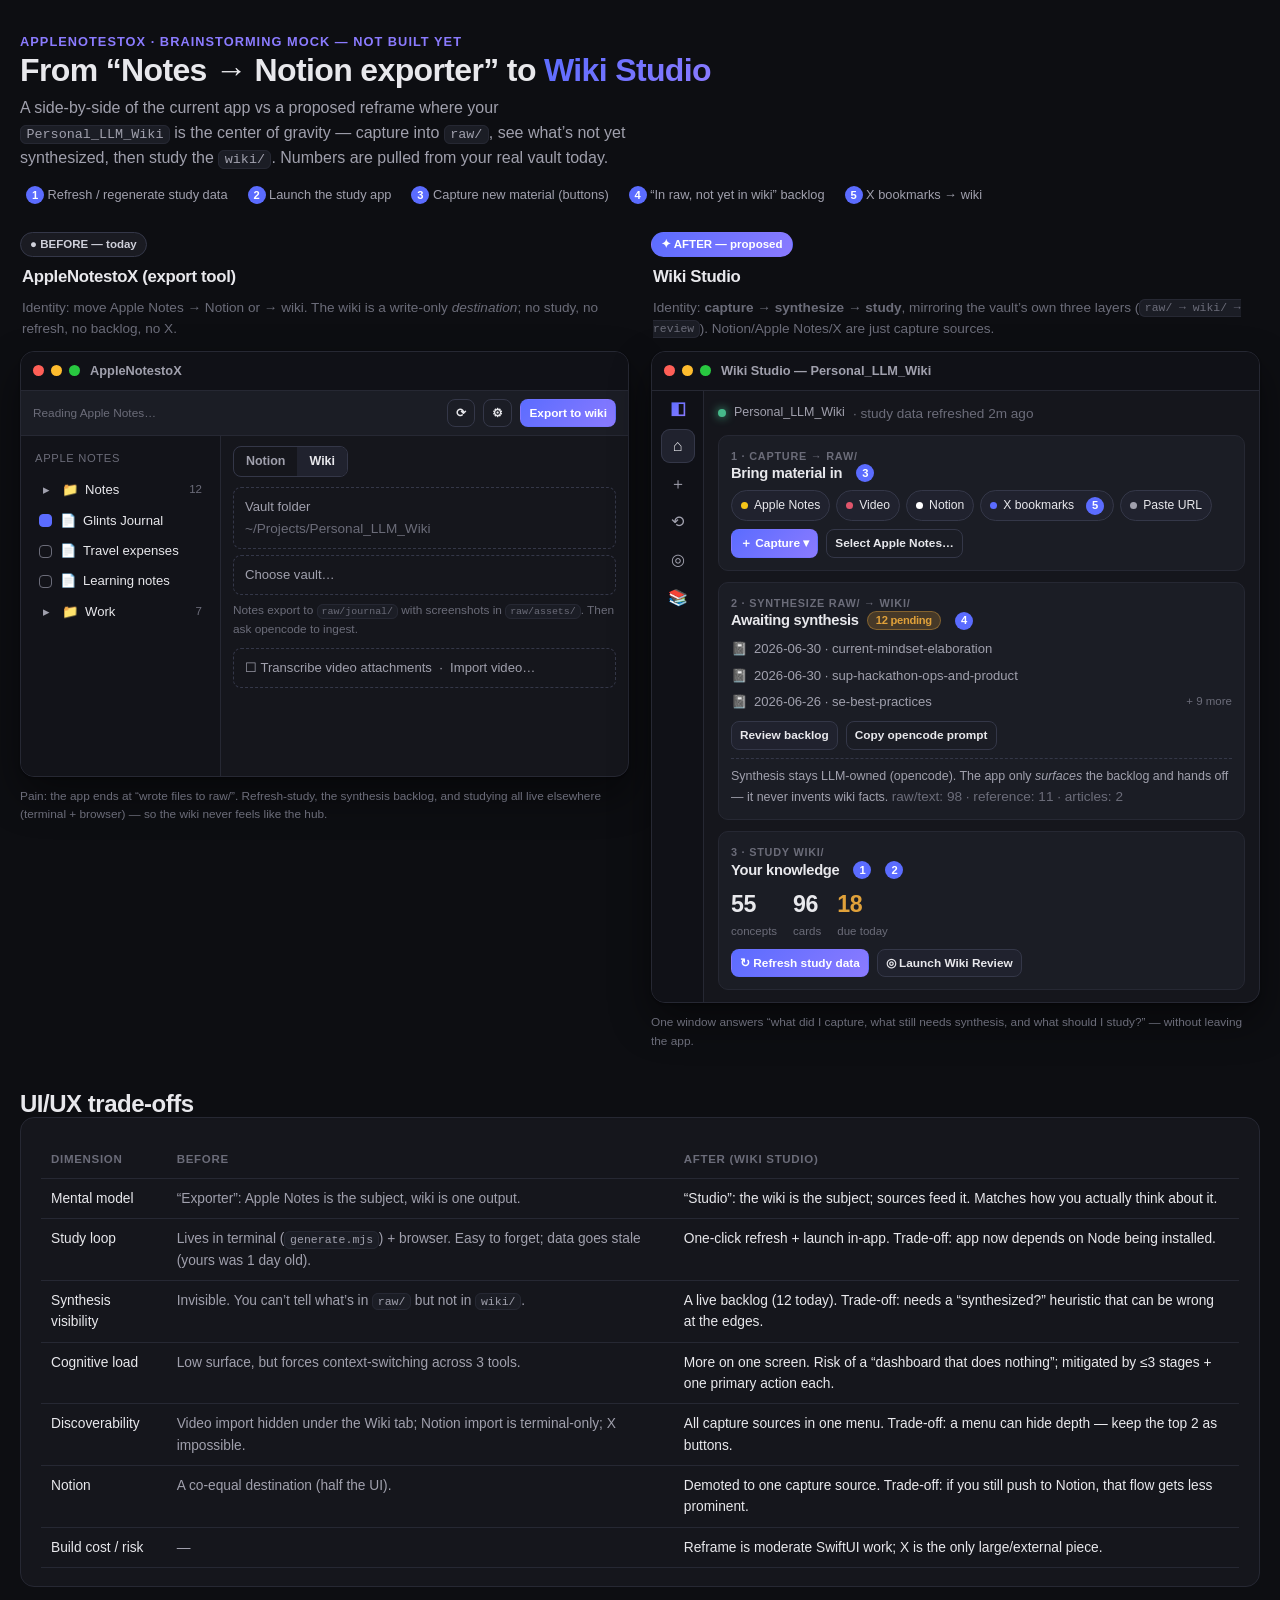
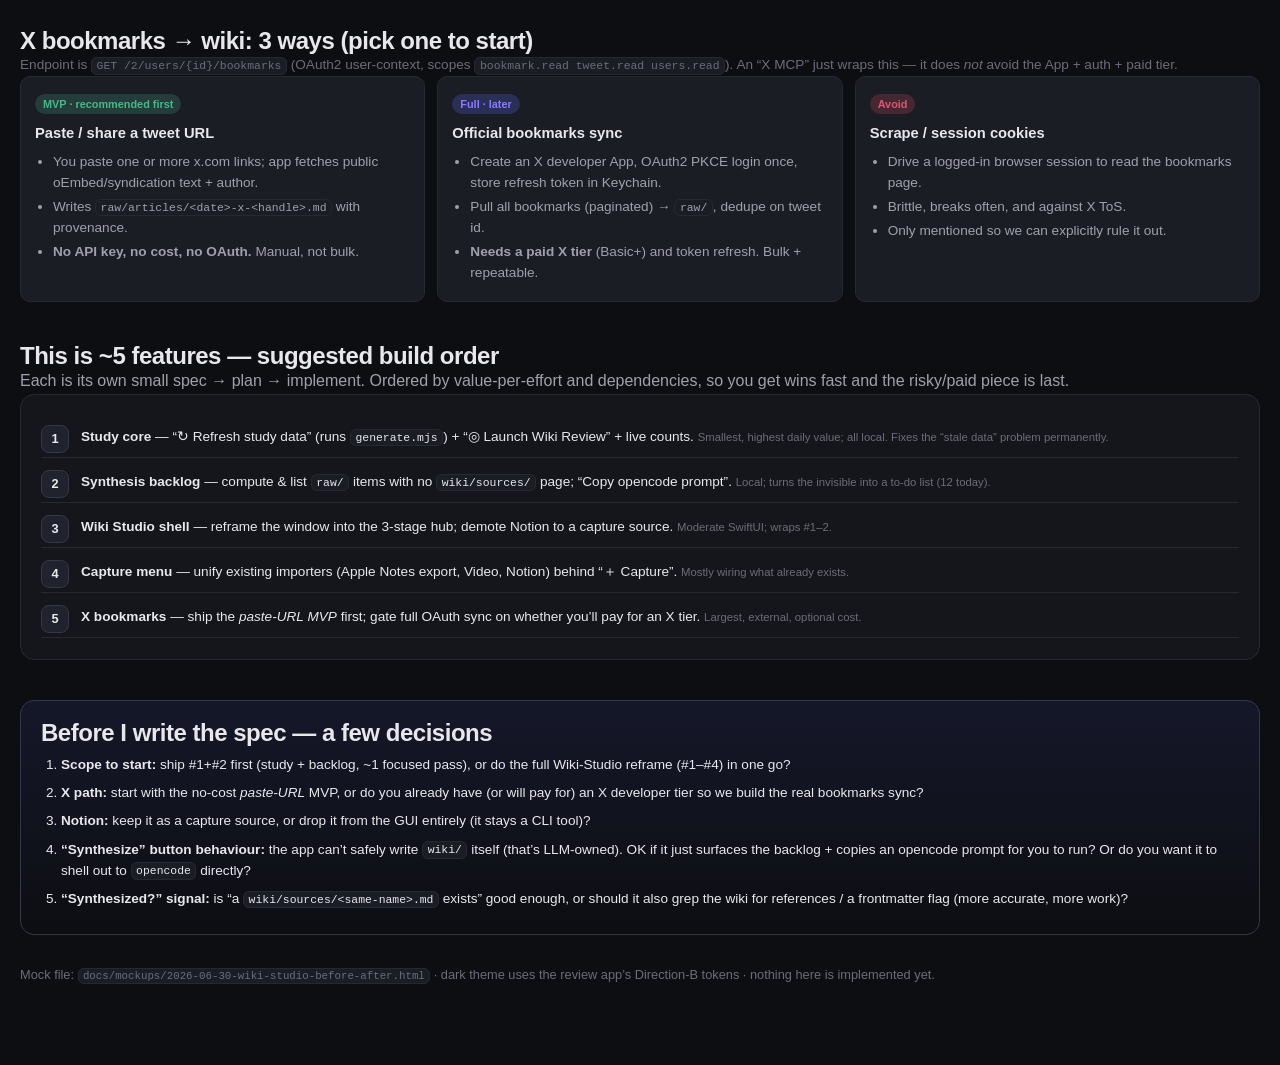
==== docs/mockups/2026-06-30-wiki-studio-before-after.html @ a6d2d1cc "docs(studio): Pass 1 spec (study + synthesis backlog) + before/after mocks Reframe AppleNotestoX tow" ====
<!doctype html>
<html lang="en" data-theme="dark">
<head>
<meta charset="utf-8" />
<meta name="viewport" content="width=device-width, initial-scale=1" />
<title>Wiki Studio — Before / After mockups</title>
<style>
  :root{
    --bg:#0d0e12; --surface:#15161c; --surface-2:#1b1d25; --elev:#20222e;
    --border:#262833; --border-2:#343748;
    --text:#e8e8ec; --muted:#a0a0ad; --faint:#6b6c79;
    --accent:#5b6cff; --accent-2:#8b7bff; --ink:#fff;
    --good:#46b98a; --warn:#e0a13a; --danger:#e0556b;
    --c-entity:#3fb37f; --c-project:#e0a13a; --c-source:#9a6bff;
    --r:14px; --r-sm:10px; --r-xs:8px;
    --shadow:0 1px 2px rgba(0,0,0,.3),0 18px 40px rgba(0,0,0,.45);
    --maxw:1280px;
  }
  *{box-sizing:border-box;margin:0;padding:0}
  body{background:var(--bg);color:var(--text);
    font-family:ui-sans-serif,-apple-system,"Segoe UI",Roboto,Helvetica,Arial,sans-serif;
    line-height:1.55;-webkit-font-smoothing:antialiased;padding:32px 20px 80px}
  h1,h2,h3{line-height:1.14;letter-spacing:-.02em;font-weight:680}
  .wrap{max-width:var(--maxw);margin:0 auto}
  .eyebrow{color:var(--accent-2);font-weight:700;font-size:.8rem;letter-spacing:.08em;text-transform:uppercase}
  .lede{color:var(--muted);max-width:70ch;margin-top:8px}
  .muted{color:var(--muted)} .faint{color:var(--faint);font-size:.85rem}
  code{font-family:ui-monospace,SFMono-Regular,Menlo,monospace;font-size:.84em;background:var(--surface-2);
    border:1px solid var(--border);padding:.1em .4em;border-radius:6px}
  .pill{display:inline-flex;align-items:center;gap:6px;font-size:.72rem;font-weight:700;
    padding:3px 9px;border-radius:999px;border:1px solid var(--border-2)}
  .pill.before{color:#cfd0da;background:#1a1b22}
  .pill.after{color:var(--ink);background:linear-gradient(135deg,var(--accent),var(--accent-2));border-color:transparent}

  /* grid */
  .grid{display:grid;grid-template-columns:1fr 1fr;gap:22px;margin-top:26px}
  @media (max-width:1080px){.grid{grid-template-columns:1fr}}
  .col h2{font-size:1.05rem;margin:10px 2px}
  .col .sub{font-size:.85rem;color:var(--faint);margin:0 2px 12px}

  /* faux mac window */
  .win{background:var(--surface);border:1px solid var(--border);border-radius:var(--r);overflow:hidden;box-shadow:var(--shadow)}
  .titlebar{display:flex;align-items:center;gap:10px;padding:9px 12px;background:#101117;border-bottom:1px solid var(--border)}
  .lights{display:flex;gap:7px}
  .lights i{width:11px;height:11px;border-radius:50%;display:block}
  .lights .r{background:#ff5f57}.lights .y{background:#febc2e}.lights .g{background:#28c840}
  .wtitle{font-size:.8rem;color:var(--muted);font-weight:600}
  .toolbar{display:flex;align-items:center;gap:8px;padding:8px 12px;border-bottom:1px solid var(--border);background:var(--surface-2)}
  .spacer{flex:1}
  .btn{font-size:.8rem;font-weight:600;border-radius:var(--r-xs);padding:6px 11px;border:1px solid var(--border-2);
    background:var(--elev);color:var(--text);cursor:default;white-space:nowrap}
  .btn.primary{background:linear-gradient(135deg,var(--accent),var(--accent-2));border-color:transparent;color:#fff}
  .btn.ghost{background:transparent}
  .btn.sm{font-size:.74rem;padding:4px 8px}
  .btn[disabled]{opacity:.45}
  .seg{display:inline-flex;border:1px solid var(--border-2);border-radius:var(--r-xs);overflow:hidden}
  .seg span{padding:5px 12px;font-size:.78rem;font-weight:600;color:var(--muted)}
  .seg span.on{background:var(--elev);color:var(--text)}

  /* split layout (before) */
  .split{display:grid;grid-template-columns:200px 1fr;min-height:340px}
  .pane{padding:10px 12px}
  .pane.side{border-right:1px solid var(--border);background:#121319}
  .ph{font-size:.7rem;letter-spacing:.06em;text-transform:uppercase;color:var(--faint);margin:4px 2px 8px}
  .row{display:flex;align-items:center;gap:8px;padding:5px 6px;border-radius:7px;font-size:.82rem}
  .row:hover{background:#171922}
  .chk{width:13px;height:13px;border:1.5px solid var(--faint);border-radius:4px;flex:none}
  .chk.on{background:var(--accent);border-color:var(--accent)}
  .ico{width:15px;text-align:center;color:var(--muted)}
  .count{margin-left:auto;color:var(--faint);font-size:.72rem}
  .field{font-size:.82rem;color:var(--muted);border:1px dashed var(--border-2);border-radius:8px;padding:9px 11px;margin:6px 0}
  .note{font-size:.74rem;color:var(--faint)}

  /* hub layout (after) */
  .hub{display:grid;grid-template-columns:52px 1fr;min-height:340px}
  .rail{border-right:1px solid var(--border);background:#101117;display:flex;flex-direction:column;align-items:center;gap:4px;padding:10px 0}
  .rail b{font-size:1.05rem;line-height:1;background:linear-gradient(135deg,var(--accent),var(--accent-2));
    -webkit-background-clip:text;background-clip:text;color:transparent;margin-bottom:8px}
  .rico{width:34px;height:34px;border-radius:9px;display:grid;place-items:center;color:var(--muted);font-size:1rem}
  .rico.on{background:var(--elev);color:var(--text);box-shadow:inset 0 0 0 1px var(--border-2)}
  .hub-main{padding:12px 14px;display:flex;flex-direction:column;gap:11px;overflow:auto}
  .vaultbar{display:flex;align-items:center;gap:8px;font-size:.78rem;color:var(--muted)}
  .dot{width:8px;height:8px;border-radius:50%;background:var(--good);box-shadow:0 0 10px var(--good)}
  .stage{background:var(--surface-2);border:1px solid var(--border);border-radius:var(--r-sm);padding:12px}
  .stage h3{font-size:.92rem;display:flex;align-items:center;gap:8px}
  .stage .k{font-size:.68rem;color:var(--faint);text-transform:uppercase;letter-spacing:.07em;font-weight:700}
  .stat{display:flex;gap:16px;margin:8px 0}
  .stat div{display:flex;flex-direction:column}
  .stat b{font-size:1.45rem;letter-spacing:-.02em}
  .stat small{color:var(--faint);font-size:.72rem}
  .chips{display:flex;flex-wrap:wrap;gap:6px;margin:8px 0}
  .chip{display:inline-flex;align-items:center;gap:6px;font-size:.76rem;padding:5px 9px;border-radius:999px;
    background:var(--elev);border:1px solid var(--border-2);color:var(--text)}
  .chip .d{width:7px;height:7px;border-radius:50%}
  .acts{display:flex;gap:8px;flex-wrap:wrap;margin-top:6px}
  .badge{font-size:.7rem;font-weight:800;padding:2px 8px;border-radius:999px;background:color-mix(in srgb,var(--warn) 22%,transparent);
    color:var(--warn);border:1px solid color-mix(in srgb,var(--warn) 40%,transparent)}
  .mini{font-size:.78rem;color:var(--muted);border-top:1px dashed var(--border-2);margin-top:8px;padding-top:8px}
  .mini code{font-size:.72rem}

  /* annotation pins */
  .pin{display:inline-grid;place-items:center;width:18px;height:18px;border-radius:50%;font-size:.7rem;font-weight:800;
    background:var(--accent);color:#fff;vertical-align:middle;margin-left:6px}

  /* sections */
  .section{margin-top:40px}
  .card{background:var(--surface);border:1px solid var(--border);border-radius:var(--r);padding:18px 20px}
  table{width:100%;border-collapse:collapse;font-size:.86rem;margin-top:6px}
  th,td{text-align:left;padding:9px 10px;border-bottom:1px solid var(--border);vertical-align:top}
  th{color:var(--faint);font-size:.72rem;text-transform:uppercase;letter-spacing:.06em}
  td.b{color:var(--muted)} td.a{color:var(--text)}
  .opt{display:grid;grid-template-columns:1fr;gap:12px}
  @media(min-width:780px){.opt{grid-template-columns:repeat(3,1fr)}}
  .opt .o{background:var(--surface-2);border:1px solid var(--border);border-radius:var(--r-sm);padding:14px}
  .opt .o h4{font-size:.92rem;margin-bottom:6px}
  .tag{font-size:.68rem;font-weight:800;padding:2px 8px;border-radius:999px;display:inline-block;margin-bottom:8px}
  .tag.mvp{background:color-mix(in srgb,var(--good) 20%,transparent);color:var(--good)}
  .tag.full{background:color-mix(in srgb,var(--accent) 22%,transparent);color:var(--accent-2)}
  .tag.no{background:color-mix(in srgb,var(--danger) 20%,transparent);color:var(--danger)}
  ul{margin:6px 0 0 18px} li{margin:3px 0;color:var(--muted);font-size:.85rem}
  .steps{counter-reset:s;list-style:none;margin:0;padding:0}
  .steps li{counter-increment:s;position:relative;padding:10px 0 10px 40px;border-bottom:1px solid var(--border);color:var(--text)}
  .steps li::before{content:counter(s);position:absolute;left:0;top:9px;width:26px;height:26px;border-radius:8px;
    display:grid;place-items:center;font-weight:800;font-size:.8rem;background:var(--elev);border:1px solid var(--border-2)}
  .steps li small{color:var(--faint);font-weight:500}
  .legend{display:flex;gap:14px;flex-wrap:wrap;margin-top:14px;font-size:.8rem;color:var(--muted)}
  .legend .pin{position:static}
  .q{background:linear-gradient(180deg,color-mix(in srgb,var(--accent) 10%,transparent),transparent);
    border:1px solid var(--border-2)}
  .q ol{margin:8px 0 0 20px}.q li{color:var(--text);margin:7px 0}
  .foot{margin-top:30px;color:var(--faint);font-size:.8rem}
</style>
</head>
<body>
<div class="wrap">

  <div class="eyebrow">AppleNotestoX · brainstorming mock — not built yet</div>
  <h1>From “Notes&nbsp;→&nbsp;Notion exporter” to <span style="background:linear-gradient(135deg,var(--accent),var(--accent-2));-webkit-background-clip:text;background-clip:text;color:transparent">Wiki Studio</span></h1>
  <p class="lede">A side-by-side of the current app vs a proposed reframe where your <code>Personal_LLM_Wiki</code> is the
  center of gravity — capture into <code>raw/</code>, see what’s not yet synthesized, then study the <code>wiki/</code>.
  Numbers are pulled from your real vault today.</p>

  <div class="legend">
    <span><span class="pin">1</span> Refresh / regenerate study data</span>
    <span><span class="pin">2</span> Launch the study app</span>
    <span><span class="pin">3</span> Capture new material (buttons)</span>
    <span><span class="pin">4</span> “In raw, not yet in wiki” backlog</span>
    <span><span class="pin">5</span> X bookmarks → wiki</span>
  </div>

  <div class="grid">
    <!-- BEFORE -->
    <div class="col">
      <span class="pill before">● BEFORE — today</span>
      <h2>AppleNotestoX (export tool)</h2>
      <p class="sub">Identity: move Apple Notes → Notion or → wiki. The wiki is a write-only <em>destination</em>; no study, no refresh, no backlog, no X.</p>
      <div class="win">
        <div class="titlebar"><div class="lights"><i class="r"></i><i class="y"></i><i class="g"></i></div><div class="wtitle">AppleNotestoX</div></div>
        <div class="toolbar">
          <span class="faint" style="font-size:.74rem">Reading Apple Notes…</span>
          <div class="spacer"></div>
          <span class="btn sm ghost">⟳</span><span class="btn sm ghost">⚙</span>
          <span class="btn sm primary">Export to wiki</span>
        </div>
        <div class="split">
          <div class="pane side">
            <div class="ph">Apple Notes</div>
            <div class="row"><span class="ico">▸</span><span class="ico">📁</span> Notes <span class="count">12</span></div>
            <div class="row"><span class="chk on"></span><span class="ico">📄</span> Glints Journal</div>
            <div class="row"><span class="chk"></span><span class="ico">📄</span> Travel expenses</div>
            <div class="row"><span class="chk"></span><span class="ico">📄</span> Learning notes</div>
            <div class="row"><span class="ico">▸</span><span class="ico">📁</span> Work <span class="count">7</span></div>
          </div>
          <div class="pane">
            <div class="seg"><span>Notion</span><span class="on">Wiki</span></div>
            <div class="field" style="margin-top:10px">Vault folder<br><span class="faint">~/Projects/Personal_LLM_Wiki</span></div>
            <div class="field">Choose vault…</div>
            <div class="note">Notes export to <code>raw/journal/</code> with screenshots in <code>raw/assets/</code>. Then ask opencode to ingest.</div>
            <div class="field" style="margin-top:10px">☐ Transcribe video attachments &nbsp;·&nbsp; Import video…</div>
          </div>
        </div>
      </div>
      <p class="note" style="margin-top:10px">Pain: the app ends at “wrote files to raw/”. Refresh-study, the synthesis backlog, and studying all live elsewhere (terminal + browser) — so the wiki never feels like the hub.</p>
    </div>

    <!-- AFTER -->
    <div class="col">
      <span class="pill after">✦ AFTER — proposed</span>
      <h2>Wiki Studio</h2>
      <p class="sub">Identity: <strong>capture → synthesize → study</strong>, mirroring the vault’s own three layers (<code>raw/ → wiki/ → review</code>). Notion/Apple Notes/X are just capture sources.</p>
      <div class="win">
        <div class="titlebar"><div class="lights"><i class="r"></i><i class="y"></i><i class="g"></i></div><div class="wtitle">Wiki Studio — Personal_LLM_Wiki</div></div>
        <div class="hub">
          <div class="rail">
            <b>◧</b>
            <div class="rico on" title="Home">⌂</div>
            <div class="rico" title="Capture">＋</div>
            <div class="rico" title="Synthesize">⟲</div>
            <div class="rico" title="Study">◎</div>
            <div class="rico" title="Browse vault">📚</div>
          </div>
          <div class="hub-main">
            <div class="vaultbar"><span class="dot"></span> Personal_LLM_Wiki <span class="faint">· study data refreshed 2m ago</span></div>

            <!-- CAPTURE -->
            <div class="stage">
              <div class="k">1 · Capture → raw/</div>
              <h3>Bring material in <span class="pin">3</span></h3>
              <div class="chips">
                <span class="chip"><span class="d" style="background:#f5c518"></span>Apple Notes</span>
                <span class="chip"><span class="d" style="background:#e0556b"></span>Video</span>
                <span class="chip"><span class="d" style="background:#fff"></span>Notion</span>
                <span class="chip"><span class="d" style="background:var(--accent)"></span>X bookmarks <span class="pin">5</span></span>
                <span class="chip"><span class="d" style="background:var(--muted)"></span>Paste URL</span>
              </div>
              <div class="acts"><span class="btn primary sm">＋ Capture ▾</span><span class="btn ghost sm">Select Apple Notes…</span></div>
            </div>

            <!-- SYNTHESIZE -->
            <div class="stage">
              <div class="k">2 · Synthesize raw/ → wiki/</div>
              <h3>Awaiting synthesis <span class="badge">12 pending</span> <span class="pin">4</span></h3>
              <div class="mini" style="border-top:none;margin-top:6px;padding-top:0">
                <div class="row" style="padding:3px 0"><span class="ico">📓</span> 2026-06-30 · current-mindset-elaboration</div>
                <div class="row" style="padding:3px 0"><span class="ico">📓</span> 2026-06-30 · sup-hackathon-ops-and-product</div>
                <div class="row" style="padding:3px 0"><span class="ico">📓</span> 2026-06-26 · se-best-practices <span class="count">+ 9 more</span></div>
              </div>
              <div class="acts"><span class="btn sm">Review backlog</span><span class="btn ghost sm">Copy opencode prompt</span></div>
              <div class="mini">Synthesis stays LLM-owned (opencode). The app only <em>surfaces</em> the backlog and hands off — it never invents wiki facts. <span class="faint">raw/text: 98 · reference: 11 · articles: 2</span></div>
            </div>

            <!-- STUDY -->
            <div class="stage">
              <div class="k">3 · Study wiki/</div>
              <h3>Your knowledge <span class="pin">1</span> <span class="pin">2</span></h3>
              <div class="stat">
                <div><b>55</b><small>concepts</small></div>
                <div><b>96</b><small>cards</small></div>
                <div><b style="color:var(--warn)">18</b><small>due today</small></div>
              </div>
              <div class="acts">
                <span class="btn primary sm">↻ Refresh study data</span>
                <span class="btn sm">◎ Launch Wiki Review</span>
              </div>
            </div>
          </div>
        </div>
      </div>
      <p class="note" style="margin-top:10px">One window answers “what did I capture, what still needs synthesis, and what should I study?” — without leaving the app.</p>
    </div>
  </div>

  <!-- TRADEOFFS -->
  <div class="section">
    <h2>UI/UX trade-offs</h2>
    <div class="card">
      <table>
        <tr><th>Dimension</th><th>Before</th><th>After (Wiki Studio)</th></tr>
        <tr><td>Mental model</td><td class="b">“Exporter”: Apple Notes is the subject, wiki is one output.</td><td class="a">“Studio”: the wiki is the subject; sources feed it. Matches how you actually think about it.</td></tr>
        <tr><td>Study loop</td><td class="b">Lives in terminal (<code>generate.mjs</code>) + browser. Easy to forget; data goes stale (yours was 1 day old).</td><td class="a">One-click refresh + launch in-app. Trade-off: app now depends on Node being installed.</td></tr>
        <tr><td>Synthesis visibility</td><td class="b">Invisible. You can’t tell what’s in <code>raw/</code> but not in <code>wiki/</code>.</td><td class="a">A live backlog (12 today). Trade-off: needs a “synthesized?” heuristic that can be wrong at the edges.</td></tr>
        <tr><td>Cognitive load</td><td class="b">Low surface, but forces context-switching across 3 tools.</td><td class="a">More on one screen. Risk of a “dashboard that does nothing”; mitigated by ≤3 stages + one primary action each.</td></tr>
        <tr><td>Discoverability</td><td class="b">Video import hidden under the Wiki tab; Notion import is terminal-only; X impossible.</td><td class="a">All capture sources in one menu. Trade-off: a menu can hide depth — keep the top 2 as buttons.</td></tr>
        <tr><td>Notion</td><td class="b">A co-equal destination (half the UI).</td><td class="a">Demoted to one capture source. Trade-off: if you still push to Notion, that flow gets less prominent.</td></tr>
        <tr><td>Build cost / risk</td><td class="b">—</td><td class="a">Reframe is moderate SwiftUI work; X is the only large/external piece.</td></tr>
      </table>
    </div>
  </div>

  <!-- X OPTIONS -->
  <div class="section">
    <h2>X bookmarks → wiki: 3 ways (pick one to start)</h2>
    <p class="muted faint">Endpoint is <code>GET /2/users/{id}/bookmarks</code> (OAuth2 user-context, scopes <code>bookmark.read tweet.read users.read</code>). An “X MCP” just wraps this — it does <em>not</em> avoid the App + auth + paid tier.</p>
    <div class="opt">
      <div class="o">
        <span class="tag mvp">MVP · recommended first</span>
        <h4>Paste / share a tweet URL</h4>
        <ul>
          <li>You paste one or more x.com links; app fetches public oEmbed/syndication text + author.</li>
          <li>Writes <code>raw/articles/&lt;date&gt;-x-&lt;handle&gt;.md</code> with provenance.</li>
          <li><b>No API key, no cost, no OAuth.</b> Manual, not bulk.</li>
        </ul>
      </div>
      <div class="o">
        <span class="tag full">Full · later</span>
        <h4>Official bookmarks sync</h4>
        <ul>
          <li>Create an X developer App, OAuth2 PKCE login once, store refresh token in Keychain.</li>
          <li>Pull all bookmarks (paginated) → <code>raw/</code>, dedupe on tweet id.</li>
          <li><b>Needs a paid X tier</b> (Basic+) and token refresh. Bulk + repeatable.</li>
        </ul>
      </div>
      <div class="o">
        <span class="tag no">Avoid</span>
        <h4>Scrape / session cookies</h4>
        <ul>
          <li>Drive a logged-in browser session to read the bookmarks page.</li>
          <li>Brittle, breaks often, and against X ToS.</li>
          <li>Only mentioned so we can explicitly rule it out.</li>
        </ul>
      </div>
    </div>
  </div>

  <!-- DECOMPOSITION -->
  <div class="section">
    <h2>This is ~5 features — suggested build order</h2>
    <p class="muted">Each is its own small spec → plan → implement. Ordered by value-per-effort and dependencies, so you get wins fast and the risky/paid piece is last.</p>
    <div class="card">
      <ol class="steps">
        <li><b>Study core</b> — “↻ Refresh study data” (runs <code>generate.mjs</code>) + “◎ Launch Wiki Review” + live counts. <small>Smallest, highest daily value; all local. Fixes the “stale data” problem permanently.</small></li>
        <li><b>Synthesis backlog</b> — compute & list <code>raw/</code> items with no <code>wiki/sources/</code> page; “Copy opencode prompt”. <small>Local; turns the invisible into a to-do list (12 today).</small></li>
        <li><b>Wiki Studio shell</b> — reframe the window into the 3-stage hub; demote Notion to a capture source. <small>Moderate SwiftUI; wraps #1–2.</small></li>
        <li><b>Capture menu</b> — unify existing importers (Apple Notes export, Video, Notion) behind “＋ Capture”. <small>Mostly wiring what already exists.</small></li>
        <li><b>X bookmarks</b> — ship the <em>paste-URL MVP</em> first; gate full OAuth sync on whether you’ll pay for an X tier. <small>Largest, external, optional cost.</small></li>
      </ol>
    </div>
  </div>

  <!-- QUESTIONS -->
  <div class="section">
    <div class="card q">
      <h2>Before I write the spec — a few decisions</h2>
      <ol>
        <li><b>Scope to start:</b> ship #1+#2 first (study + backlog, ~1 focused pass), or do the full Wiki-Studio reframe (#1–#4) in one go?</li>
        <li><b>X path:</b> start with the no-cost <em>paste-URL</em> MVP, or do you already have (or will pay for) an X developer tier so we build the real bookmarks sync?</li>
        <li><b>Notion:</b> keep it as a capture source, or drop it from the GUI entirely (it stays a CLI tool)?</li>
        <li><b>“Synthesize” button behaviour:</b> the app can’t safely write <code>wiki/</code> itself (that’s LLM-owned). OK if it just surfaces the backlog + copies an opencode prompt for you to run? Or do you want it to shell out to <code>opencode</code> directly?</li>
        <li><b>“Synthesized?” signal:</b> is “a <code>wiki/sources/&lt;same-name&gt;.md</code> exists” good enough, or should it also grep the wiki for references / a frontmatter flag (more accurate, more work)?</li>
      </ol>
    </div>
  </div>

  <p class="foot">Mock file: <code>docs/mockups/2026-06-30-wiki-studio-before-after.html</code> · dark theme uses the review app’s Direction-B tokens · nothing here is implemented yet.</p>
</div>
</body>
</html>
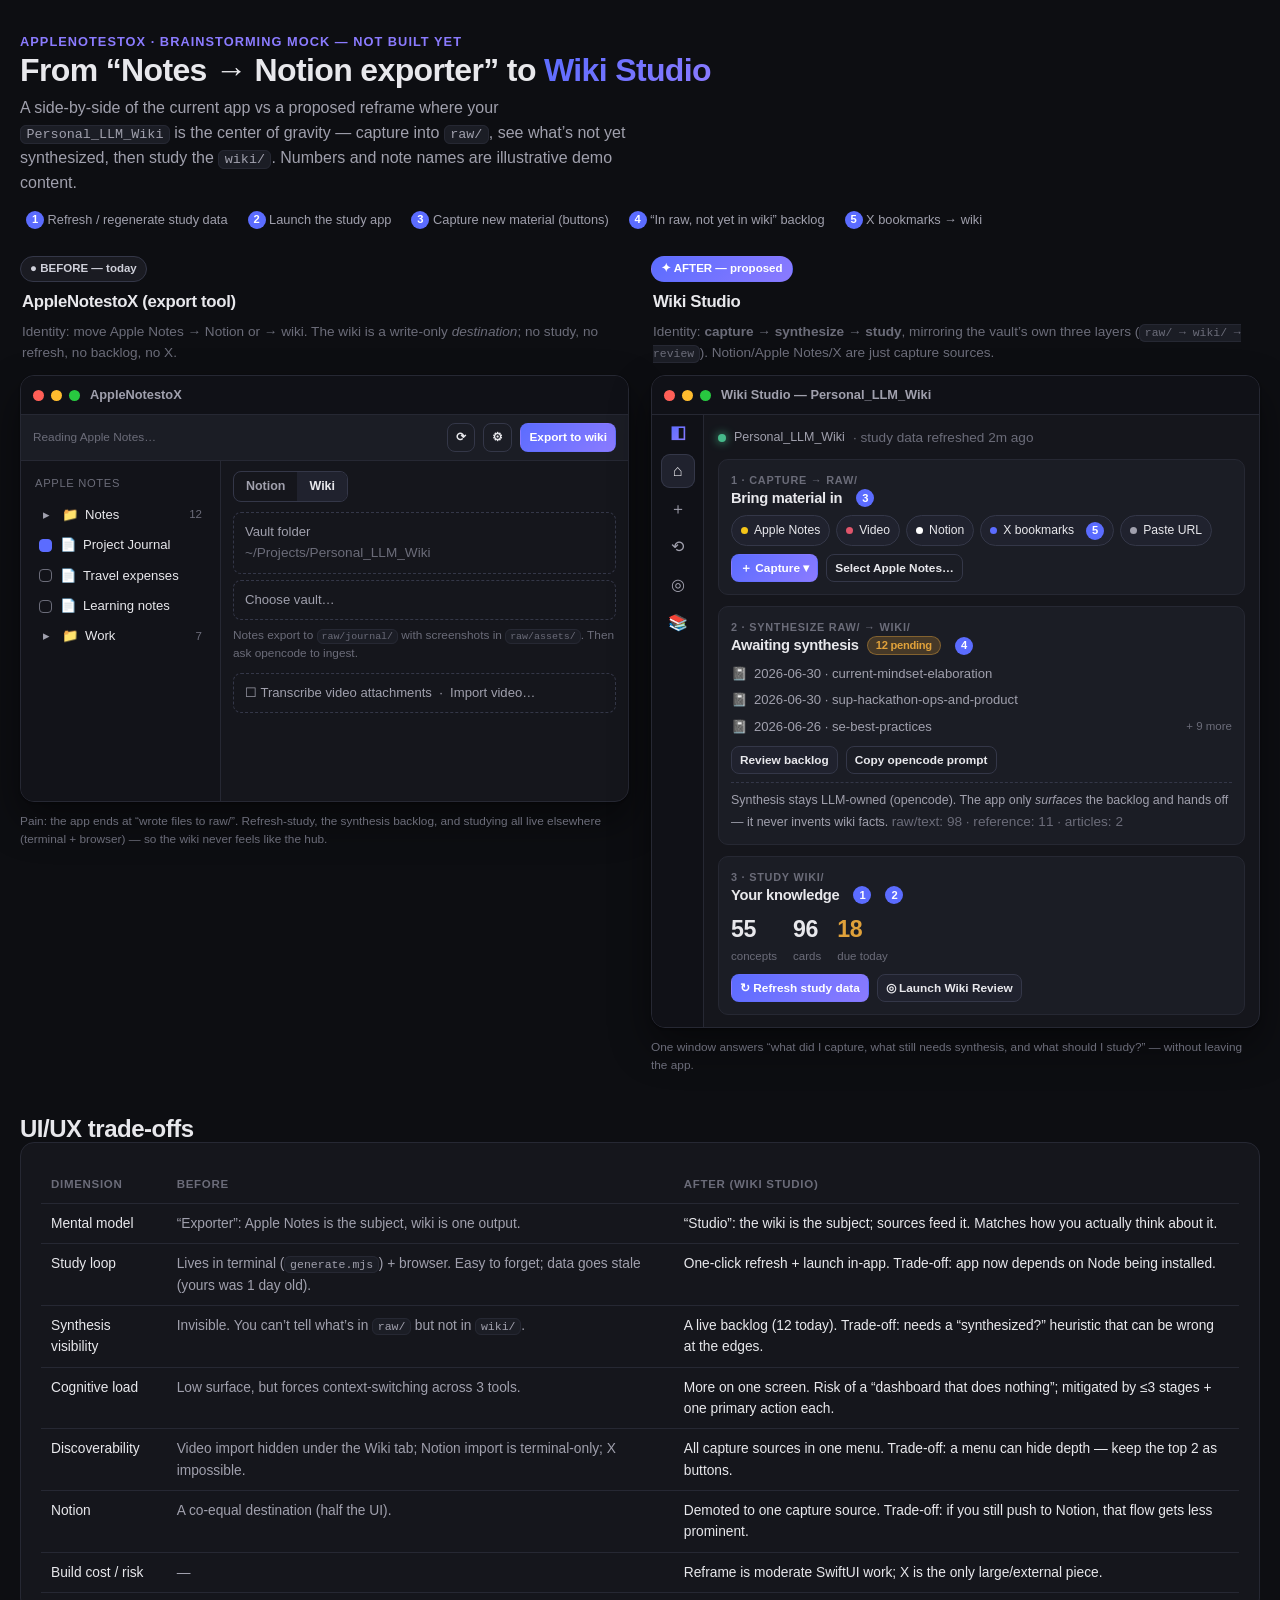
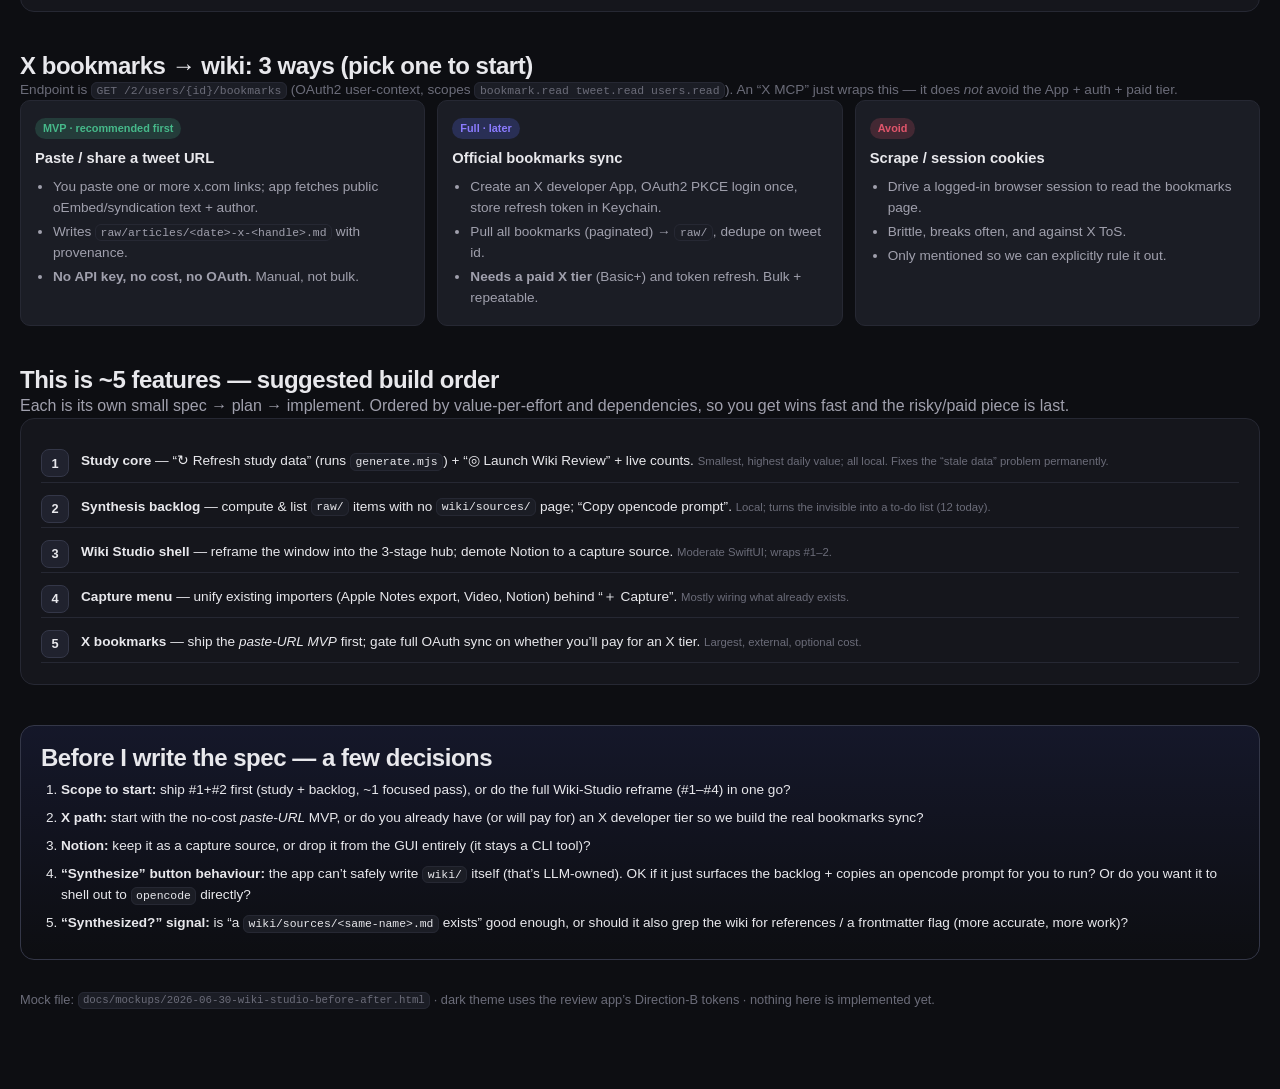
==== commit c653f3c4: "feat: ship searchable editorial wiki workflow" ====
--- a/docs/mockups/2026-06-30-wiki-studio-before-after.html
+++ b/docs/mockups/2026-06-30-wiki-studio-before-after.html
@@ -138,7 +138,7 @@
   <h1>From “Notes&nbsp;→&nbsp;Notion exporter” to <span style="background:linear-gradient(135deg,var(--accent),var(--accent-2));-webkit-background-clip:text;background-clip:text;color:transparent">Wiki Studio</span></h1>
   <p class="lede">A side-by-side of the current app vs a proposed reframe where your <code>Personal_LLM_Wiki</code> is the
   center of gravity — capture into <code>raw/</code>, see what’s not yet synthesized, then study the <code>wiki/</code>.
-  Numbers are pulled from your real vault today.</p>
+  Numbers and note names are illustrative demo content.</p>
 
   <div class="legend">
     <span><span class="pin">1</span> Refresh / regenerate study data</span>
@@ -166,7 +166,7 @@
           <div class="pane side">
             <div class="ph">Apple Notes</div>
             <div class="row"><span class="ico">▸</span><span class="ico">📁</span> Notes <span class="count">12</span></div>
-            <div class="row"><span class="chk on"></span><span class="ico">📄</span> Glints Journal</div>
+            <div class="row"><span class="chk on"></span><span class="ico">📄</span> Project Journal</div>
             <div class="row"><span class="chk"></span><span class="ico">📄</span> Travel expenses</div>
             <div class="row"><span class="chk"></span><span class="ico">📄</span> Learning notes</div>
             <div class="row"><span class="ico">▸</span><span class="ico">📁</span> Work <span class="count">7</span></div>
